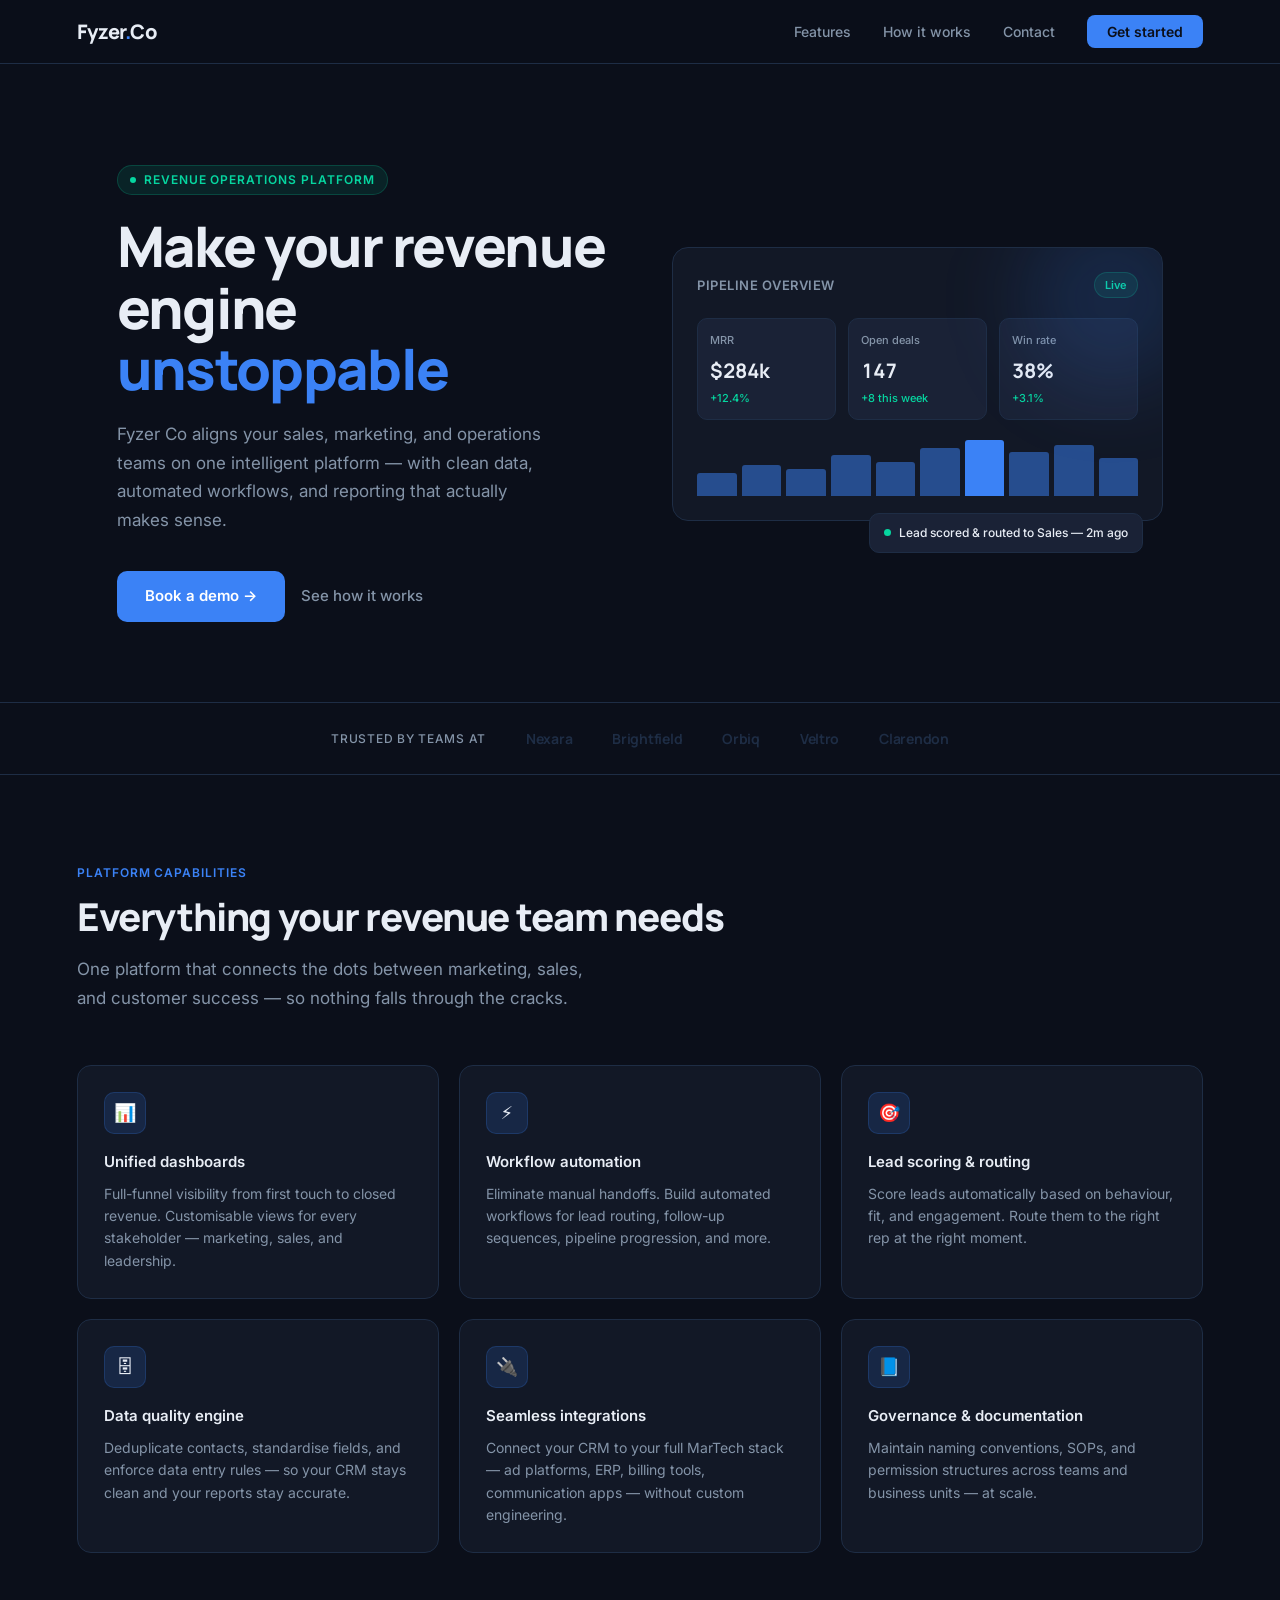
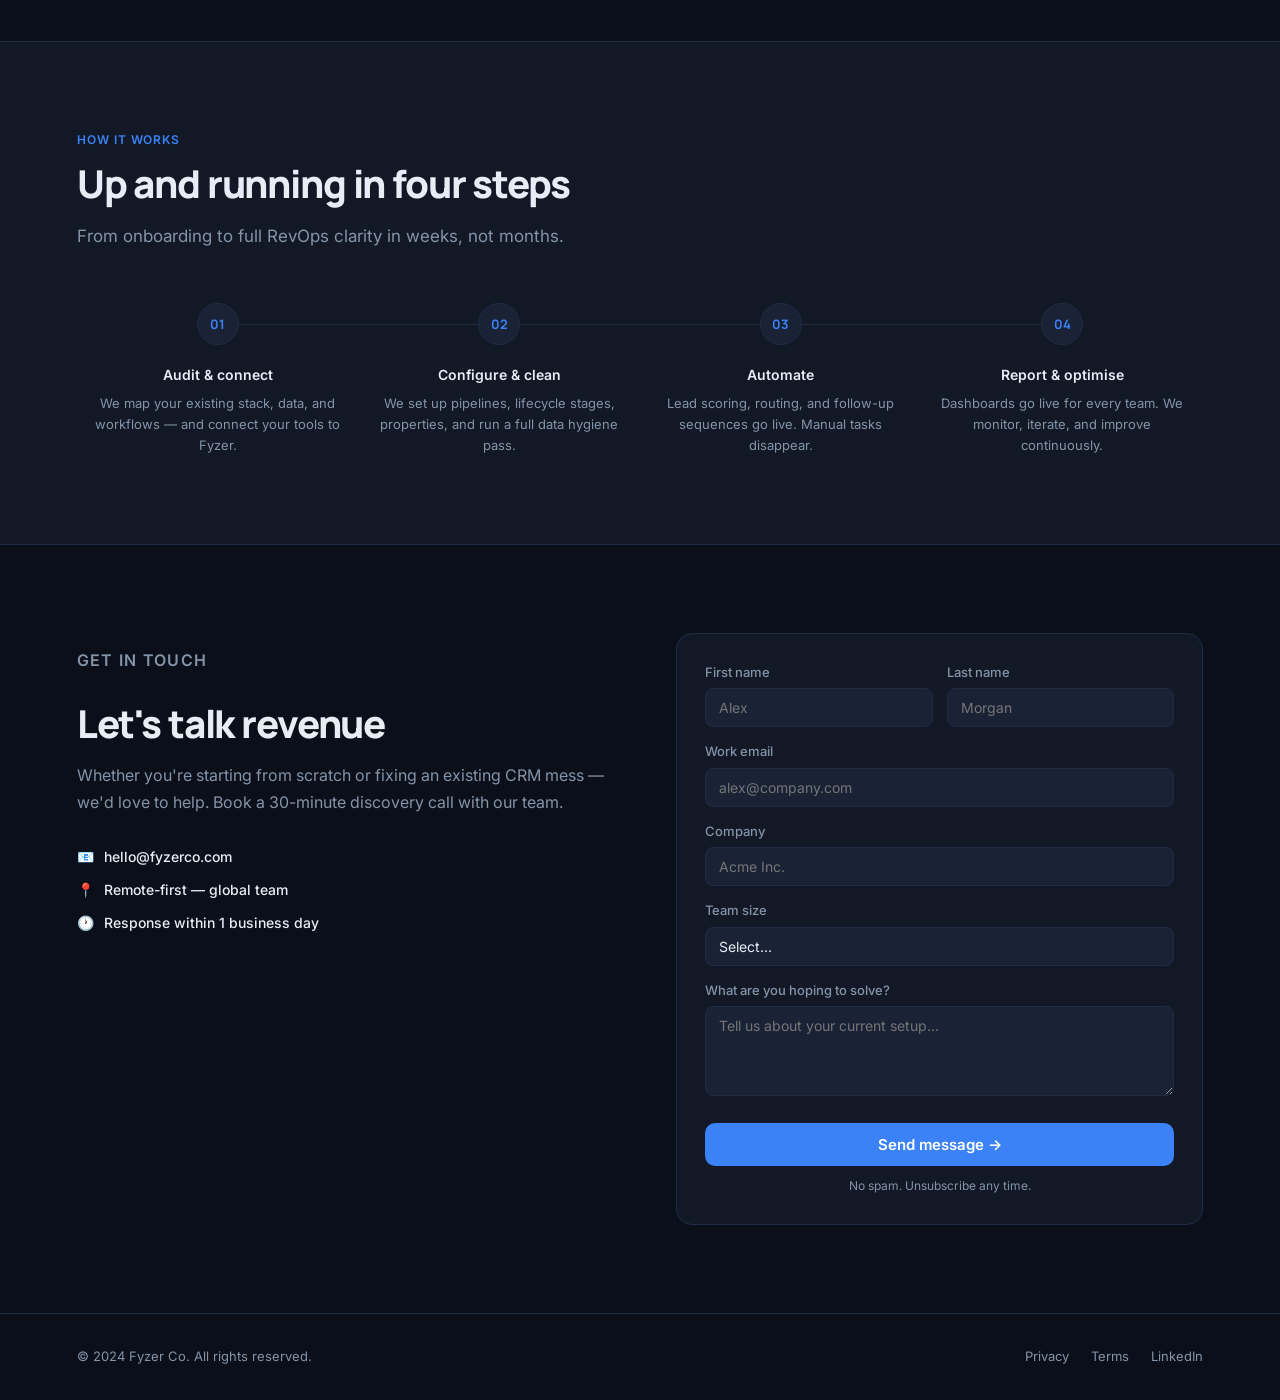
==== index.html @ e72b62c2 "Add files via upload" ====
<!DOCTYPE html>
<html lang="en">
<head>
  <meta charset="UTF-8">
  <meta name="viewport" content="width=device-width, initial-scale=1.0, viewport-fit=cover">
  <title>Fyzer Co — Revenue Operations, Simplified</title>
  <meta name="description" content="Fyzer Co helps B2B teams align sales, marketing, and operations on one intelligent platform. Clean data. Smarter pipelines. Faster revenue.">
  <link rel="preconnect" href="https://fonts.googleapis.com">
  <link rel="stylesheet" href="https://fonts.googleapis.com/css2?family=Inter:wght@400;500;600&family=Manrope:wght@700;800&display=swap">
  <style>
    :root {
      --bg: #0b0f1a;
      --surface: #121826;
      --surface2: #1a2236;
      --border: #1e2d45;
      --text: #e8edf5;
      --muted: #8494a8;
      --accent: #3b82f6;
      --accent-glow: rgba(59,130,246,0.15);
      --accent2: #06d6a0;
      --hf: 'Manrope', sans-serif;
      --bf: 'Inter', system-ui, sans-serif;
    }
    *,*::before,*::after{box-sizing:border-box;margin:0;padding:0}
    html{scroll-behavior:smooth}
    body{background:var(--bg);color:var(--text);font-family:var(--bf);font-size:16px;line-height:1.65;-webkit-font-smoothing:antialiased}
    a{color:inherit;text-decoration:none}

    nav{position:sticky;top:0;z-index:100;display:flex;align-items:center;justify-content:space-between;padding:0 6vw;height:64px;background:rgba(11,15,26,0.9);backdrop-filter:blur(12px);border-bottom:1px solid var(--border)}
    .logo{font-family:var(--hf);font-size:20px;font-weight:800;letter-spacing:-0.02em}
    .logo span{color:var(--accent)}
    .nav-links{display:flex;align-items:center;gap:32px;list-style:none}
    .nav-links a{font-size:14px;font-weight:500;color:var(--muted);transition:color 0.15s}
    .nav-links a:hover{color:var(--text)}
    .nav-cta{color:#0b0f1a!important;background:var(--accent);padding:8px 20px;border-radius:8px;font-weight:600!important}

    .hero{padding:100px 6vw 80px;max-width:1200px;margin:0 auto;display:grid;grid-template-columns:1fr 1fr;gap:64px;align-items:center}
    .eyebrow-pill{display:inline-flex;align-items:center;gap:8px;font-size:12px;font-weight:600;letter-spacing:0.08em;text-transform:uppercase;color:var(--accent2);background:rgba(6,214,160,0.1);border:1px solid rgba(6,214,160,0.2);padding:4px 12px;border-radius:99px;margin-bottom:20px}
    .eyebrow-pill::before{content:'';width:6px;height:6px;border-radius:50%;background:var(--accent2)}
    h1{font-family:var(--hf);font-size:clamp(36px,4.5vw,56px);font-weight:800;line-height:1.1;letter-spacing:-0.03em;margin-bottom:20px}
    h1 em{font-style:normal;color:var(--accent)}
    .hero p{font-size:17px;color:var(--muted);max-width:440px;margin-bottom:36px;line-height:1.7}
    .hero-actions{display:flex;align-items:center;gap:16px;flex-wrap:wrap}
    .btn-primary{display:inline-flex;align-items:center;gap:8px;font-size:15px;font-weight:600;color:#fff;background:var(--accent);padding:13px 28px;border-radius:10px;border:none;cursor:pointer;font-family:var(--bf);transition:opacity 0.15s}
    .btn-primary:hover{opacity:0.88}
    .btn-ghost{font-size:15px;font-weight:500;color:var(--muted);transition:color 0.15s}
    .btn-ghost:hover{color:var(--text)}

    .dashboard-card{background:var(--surface);border:1px solid var(--border);border-radius:16px;padding:24px;position:relative;overflow:hidden}
    .dashboard-card::before{content:'';position:absolute;top:-40px;right:-40px;width:180px;height:180px;background:var(--accent-glow);border-radius:50%;filter:blur(40px)}
    .dc-header{display:flex;align-items:center;justify-content:space-between;margin-bottom:20px}
    .dc-title{font-size:13px;font-weight:600;color:var(--muted);letter-spacing:0.04em;text-transform:uppercase}
    .dc-badge{font-size:11px;font-weight:600;color:var(--accent2);background:rgba(6,214,160,0.1);border:1px solid rgba(6,214,160,0.2);padding:3px 10px;border-radius:99px}
    .dc-metrics{display:grid;grid-template-columns:1fr 1fr 1fr;gap:12px;margin-bottom:20px}
    .metric-tile{background:var(--surface2);border:1px solid var(--border);border-radius:10px;padding:12px}
    .metric-label{font-size:11px;color:var(--muted);margin-bottom:4px;font-weight:500}
    .metric-value{font-size:20px;font-weight:700;font-family:var(--hf);font-variant-numeric:tabular-nums}
    .metric-change{font-size:11px;color:var(--accent2);font-weight:500;margin-top:2px}
    .dc-bars{display:flex;align-items:flex-end;gap:5px;height:56px}
    .bar{flex:1;border-radius:3px 3px 0 0;background:var(--accent);opacity:0.5;min-width:0}
    .bar.hi{opacity:1}
    .floating-pill{position:absolute;bottom:-14px;right:20px;background:var(--surface2);border:1px solid var(--border);border-radius:10px;padding:9px 14px;display:flex;align-items:center;gap:8px;font-size:12px;font-weight:500;white-space:nowrap}
    .pill-dot{width:7px;height:7px;border-radius:50%;background:var(--accent2);flex-shrink:0}

    .logos-strip{border-top:1px solid var(--border);border-bottom:1px solid var(--border);padding:24px 6vw;display:flex;align-items:center;justify-content:center;gap:40px;flex-wrap:wrap}
    .logos-label{font-size:12px;font-weight:500;color:var(--muted);letter-spacing:0.06em;text-transform:uppercase}
    .fake-logo{font-size:14px;font-weight:700;font-family:var(--hf);color:var(--border);letter-spacing:-0.02em}

    section{padding:88px 6vw}
    .section-inner{max-width:1200px;margin:0 auto}
    .eyebrow{font-size:12px;font-weight:600;letter-spacing:0.08em;text-transform:uppercase;color:var(--accent);margin-bottom:12px}
    .section-heading{font-family:var(--hf);font-size:clamp(26px,3vw,40px);font-weight:800;letter-spacing:-0.03em;line-height:1.15;margin-bottom:16px}
    .section-sub{font-size:17px;color:var(--muted);max-width:520px;line-height:1.7}

    .features-grid{display:grid;grid-template-columns:repeat(3,1fr);gap:20px;margin-top:52px}
    .feature-card{background:var(--surface);border:1px solid var(--border);border-radius:14px;padding:26px;transition:border-color 0.2s,transform 0.2s}
    .feature-card:hover{border-color:var(--accent);transform:translateY(-2px)}
    .feature-icon{width:42px;height:42px;border-radius:10px;background:var(--accent-glow);border:1px solid rgba(59,130,246,0.2);display:flex;align-items:center;justify-content:center;font-size:18px;margin-bottom:16px}
    .feature-title{font-size:15px;font-weight:600;margin-bottom:8px}
    .feature-desc{font-size:14px;color:var(--muted);line-height:1.6}

    #how-it-works{background:var(--surface);border-top:1px solid var(--border);border-bottom:1px solid var(--border)}
    .steps{display:grid;grid-template-columns:repeat(4,1fr);gap:0;margin-top:52px;position:relative}
    .steps::before{content:'';position:absolute;top:21px;left:calc(12.5% + 10px);right:calc(12.5% + 10px);height:1px;background:var(--border)}
    .step{display:flex;flex-direction:column;align-items:center;text-align:center;padding:0 14px}
    .step-num{width:42px;height:42px;border-radius:50%;background:var(--surface2);border:1px solid var(--border);display:flex;align-items:center;justify-content:center;font-size:13px;font-weight:700;color:var(--accent);font-family:var(--hf);position:relative;z-index:1;margin-bottom:18px}
    .step-title{font-size:14px;font-weight:600;margin-bottom:7px}
    .step-desc{font-size:13px;color:var(--muted);line-height:1.6}

    #contact{background:var(--bg)}
    .contact-grid{display:grid;grid-template-columns:1fr 1fr;gap:72px;align-items:start}
    .contact-info p{color:var(--muted);font-size:16px;margin-top:14px;margin-bottom:28px;line-height:1.7}
    .contact-detail{display:flex;align-items:center;gap:10px;font-size:14px;color:var(--muted);margin-bottom:10px}
    .contact-detail strong{color:var(--text);font-weight:500}
    .contact-form{background:var(--surface);border:1px solid var(--border);border-radius:16px;padding:28px}
    .form-row{display:grid;grid-template-columns:1fr 1fr;gap:14px}
    .field{margin-bottom:14px}
    .field label{display:block;font-size:13px;font-weight:500;color:var(--muted);margin-bottom:5px}
    .field input,.field select,.field textarea{width:100%;background:var(--surface2);border:1px solid var(--border);border-radius:8px;padding:10px 13px;font-size:14px;color:var(--text);font-family:var(--bf);outline:none;transition:border-color 0.15s;-webkit-appearance:none}
    .field input:focus,.field select:focus,.field textarea:focus{border-color:var(--accent)}
    .field textarea{resize:vertical;min-height:90px}
    .field select option{background:var(--surface2)}
    .form-submit{width:100%;padding:12px;font-size:15px;font-weight:600;color:#fff;background:var(--accent);border:none;border-radius:10px;cursor:pointer;font-family:var(--bf);transition:opacity 0.15s;margin-top:6px}
    .form-submit:hover{opacity:0.88}
    .form-note{font-size:12px;color:var(--muted);text-align:center;margin-top:10px}
    .form-success{display:none;text-align:center;padding:24px;color:var(--accent2);font-size:15px;font-weight:500}

    footer{border-top:1px solid var(--border);padding:32px 6vw;display:flex;align-items:center;justify-content:space-between;flex-wrap:wrap;gap:14px}
    .footer-copy{font-size:13px;color:var(--muted)}
    .footer-links{display:flex;gap:22px}
    .footer-links a{font-size:13px;color:var(--muted);transition:color 0.15s}
    .footer-links a:hover{color:var(--text)}

    @media(max-width:900px){
      .hero{grid-template-columns:1fr;gap:40px;padding-top:60px}
      .hero-visual{display:none}
      .features-grid{grid-template-columns:1fr}
      .steps{grid-template-columns:1fr 1fr}
      .steps::before{display:none}
      .contact-grid{grid-template-columns:1fr;gap:36px}
      .nav-links{display:none}
    }
    @media(max-width:600px){
      nav{padding:0 16px}
      section{padding:60px 16px}
      .hero{padding:60px 16px 48px}
      .logos-strip{padding:18px 16px;gap:20px}
      .form-row{grid-template-columns:1fr}
      .steps{grid-template-columns:1fr}
      footer{padding:24px 16px;flex-direction:column;align-items:flex-start}
    }
  </style>
</head>
<body>

<nav>
  <a href="#" class="logo">Fyzer<span>.</span>Co</a>
  <ul class="nav-links">
    <li><a href="#features">Features</a></li>
    <li><a href="#how-it-works">How it works</a></li>
    <li><a href="#contact">Contact</a></li>
    <li><a href="#contact" class="nav-cta">Get started</a></li>
  </ul>
</nav>

<div style="max-width:1200px;margin:0 auto">
  <div class="hero">
    <div>
      <div class="eyebrow-pill">Revenue Operations Platform</div>
      <h1>Make your revenue engine <em>unstoppable</em></h1>
      <p>Fyzer Co aligns your sales, marketing, and operations teams on one intelligent platform — with clean data, automated workflows, and reporting that actually makes sense.</p>
      <div class="hero-actions">
        <a href="#contact" class="btn-primary">Book a demo &rarr;</a>
        <a href="#features" class="btn-ghost">See how it works</a>
      </div>
    </div>
    <div class="hero-visual" style="position:relative;padding-bottom:18px">
      <div class="dashboard-card">
        <div class="dc-header">
          <span class="dc-title">Pipeline overview</span>
          <span class="dc-badge">Live</span>
        </div>
        <div class="dc-metrics">
          <div class="metric-tile"><div class="metric-label">MRR</div><div class="metric-value">$284k</div><div class="metric-change">+12.4%</div></div>
          <div class="metric-tile"><div class="metric-label">Open deals</div><div class="metric-value">147</div><div class="metric-change">+8 this week</div></div>
          <div class="metric-tile"><div class="metric-label">Win rate</div><div class="metric-value">38%</div><div class="metric-change">+3.1%</div></div>
        </div>
        <div class="dc-bars">
          <div class="bar" style="height:40%"></div>
          <div class="bar" style="height:55%"></div>
          <div class="bar" style="height:48%"></div>
          <div class="bar" style="height:72%"></div>
          <div class="bar" style="height:60%"></div>
          <div class="bar" style="height:85%"></div>
          <div class="bar hi" style="height:100%"></div>
          <div class="bar" style="height:78%"></div>
          <div class="bar" style="height:90%"></div>
          <div class="bar" style="height:68%"></div>
        </div>
      </div>
      <div class="floating-pill">
        <div class="pill-dot"></div>
        Lead scored &amp; routed to Sales &mdash; 2m ago
      </div>
    </div>
  </div>
</div>

<div class="logos-strip">
  <span class="logos-label">Trusted by teams at</span>
  <span class="fake-logo">Nexara</span>
  <span class="fake-logo">Brightfield</span>
  <span class="fake-logo">Orbiq</span>
  <span class="fake-logo">Veltro</span>
  <span class="fake-logo">Clarendon</span>
</div>

<section id="features">
  <div class="section-inner">
    <p class="eyebrow">Platform capabilities</p>
    <h2 class="section-heading">Everything your revenue team needs</h2>
    <p class="section-sub">One platform that connects the dots between marketing, sales, and customer success — so nothing falls through the cracks.</p>
    <div class="features-grid">
      <div class="feature-card"><div class="feature-icon">📊</div><div class="feature-title">Unified dashboards</div><div class="feature-desc">Full-funnel visibility from first touch to closed revenue. Customisable views for every stakeholder — marketing, sales, and leadership.</div></div>
      <div class="feature-card"><div class="feature-icon">⚡</div><div class="feature-title">Workflow automation</div><div class="feature-desc">Eliminate manual handoffs. Build automated workflows for lead routing, follow-up sequences, pipeline progression, and more.</div></div>
      <div class="feature-card"><div class="feature-icon">🎯</div><div class="feature-title">Lead scoring &amp; routing</div><div class="feature-desc">Score leads automatically based on behaviour, fit, and engagement. Route them to the right rep at the right moment.</div></div>
      <div class="feature-card"><div class="feature-icon">🗄</div><div class="feature-title">Data quality engine</div><div class="feature-desc">Deduplicate contacts, standardise fields, and enforce data entry rules — so your CRM stays clean and your reports stay accurate.</div></div>
      <div class="feature-card"><div class="feature-icon">🔌</div><div class="feature-title">Seamless integrations</div><div class="feature-desc">Connect your CRM to your full MarTech stack — ad platforms, ERP, billing tools, communication apps — without custom engineering.</div></div>
      <div class="feature-card"><div class="feature-icon">📘</div><div class="feature-title">Governance &amp; documentation</div><div class="feature-desc">Maintain naming conventions, SOPs, and permission structures across teams and business units — at scale.</div></div>
    </div>
  </div>
</section>

<section id="how-it-works">
  <div class="section-inner">
    <p class="eyebrow">How it works</p>
    <h2 class="section-heading">Up and running in four steps</h2>
    <p class="section-sub">From onboarding to full RevOps clarity in weeks, not months.</p>
    <div class="steps">
      <div class="step"><div class="step-num">01</div><div class="step-title">Audit &amp; connect</div><div class="step-desc">We map your existing stack, data, and workflows — and connect your tools to Fyzer.</div></div>
      <div class="step"><div class="step-num">02</div><div class="step-title">Configure &amp; clean</div><div class="step-desc">We set up pipelines, lifecycle stages, properties, and run a full data hygiene pass.</div></div>
      <div class="step"><div class="step-num">03</div><div class="step-title">Automate</div><div class="step-desc">Lead scoring, routing, and follow-up sequences go live. Manual tasks disappear.</div></div>
      <div class="step"><div class="step-num">04</div><div class="step-title">Report &amp; optimise</div><div class="step-desc">Dashboards go live for every team. We monitor, iterate, and improve continuously.</div></div>
    </div>
  </div>
</section>

<section id="contact">
  <div class="section-inner">
    <div class="contact-grid">
      <div class="contact-info">
        <p class="eyebrow">Get in touch</p>
        <h2 class="section-heading">Let's talk revenue</h2>
        <p>Whether you're starting from scratch or fixing an existing CRM mess — we'd love to help. Book a 30-minute discovery call with our team.</p>
        <div class="contact-detail"><span>📧</span><span><strong>hello@fyzerco.com</strong></span></div>
        <div class="contact-detail"><span>📍</span><span><strong>Remote-first — global team</strong></span></div>
        <div class="contact-detail"><span>🕐</span><span><strong>Response within 1 business day</strong></span></div>
      </div>
      <div class="contact-form">
        <div id="form-wrap">
          <div class="form-row">
            <div class="field"><label for="fname">First name</label><input type="text" id="fname" placeholder="Alex"></div>
            <div class="field"><label for="lname">Last name</label><input type="text" id="lname" placeholder="Morgan"></div>
          </div>
          <div class="field"><label for="email">Work email</label><input type="email" id="email" placeholder="alex@company.com"></div>
          <div class="field"><label for="company">Company</label><input type="text" id="company" placeholder="Acme Inc."></div>
          <div class="field">
            <label for="team-size">Team size</label>
            <select id="team-size"><option value="">Select...</option><option>1–10</option><option>11–50</option><option>51–200</option><option>200+</option></select>
          </div>
          <div class="field"><label for="message">What are you hoping to solve?</label><textarea id="message" placeholder="Tell us about your current setup..."></textarea></div>
          <button class="form-submit" onclick="handleSubmit(event)">Send message &rarr;</button>
          <p class="form-note">No spam. Unsubscribe any time.</p>
        </div>
        <div class="form-success" id="form-success">✅ &nbsp;Message received — we'll be in touch within 1 business day.</div>
      </div>
    </div>
  </div>
</section>

<footer>
  <span class="footer-copy">&copy; 2024 Fyzer Co. All rights reserved.</span>
  <div class="footer-links"><a href="#">Privacy</a><a href="#">Terms</a><a href="#">LinkedIn</a></div>
</footer>

<script>
function handleSubmit(e) {
  e.preventDefault();
  var email = document.getElementById('email').value.trim();
  if (!email) { document.getElementById('email').focus(); return; }
  document.getElementById('form-wrap').style.display = 'none';
  document.getElementById('form-success').style.display = 'block';
}
</script>
</body>
</html>
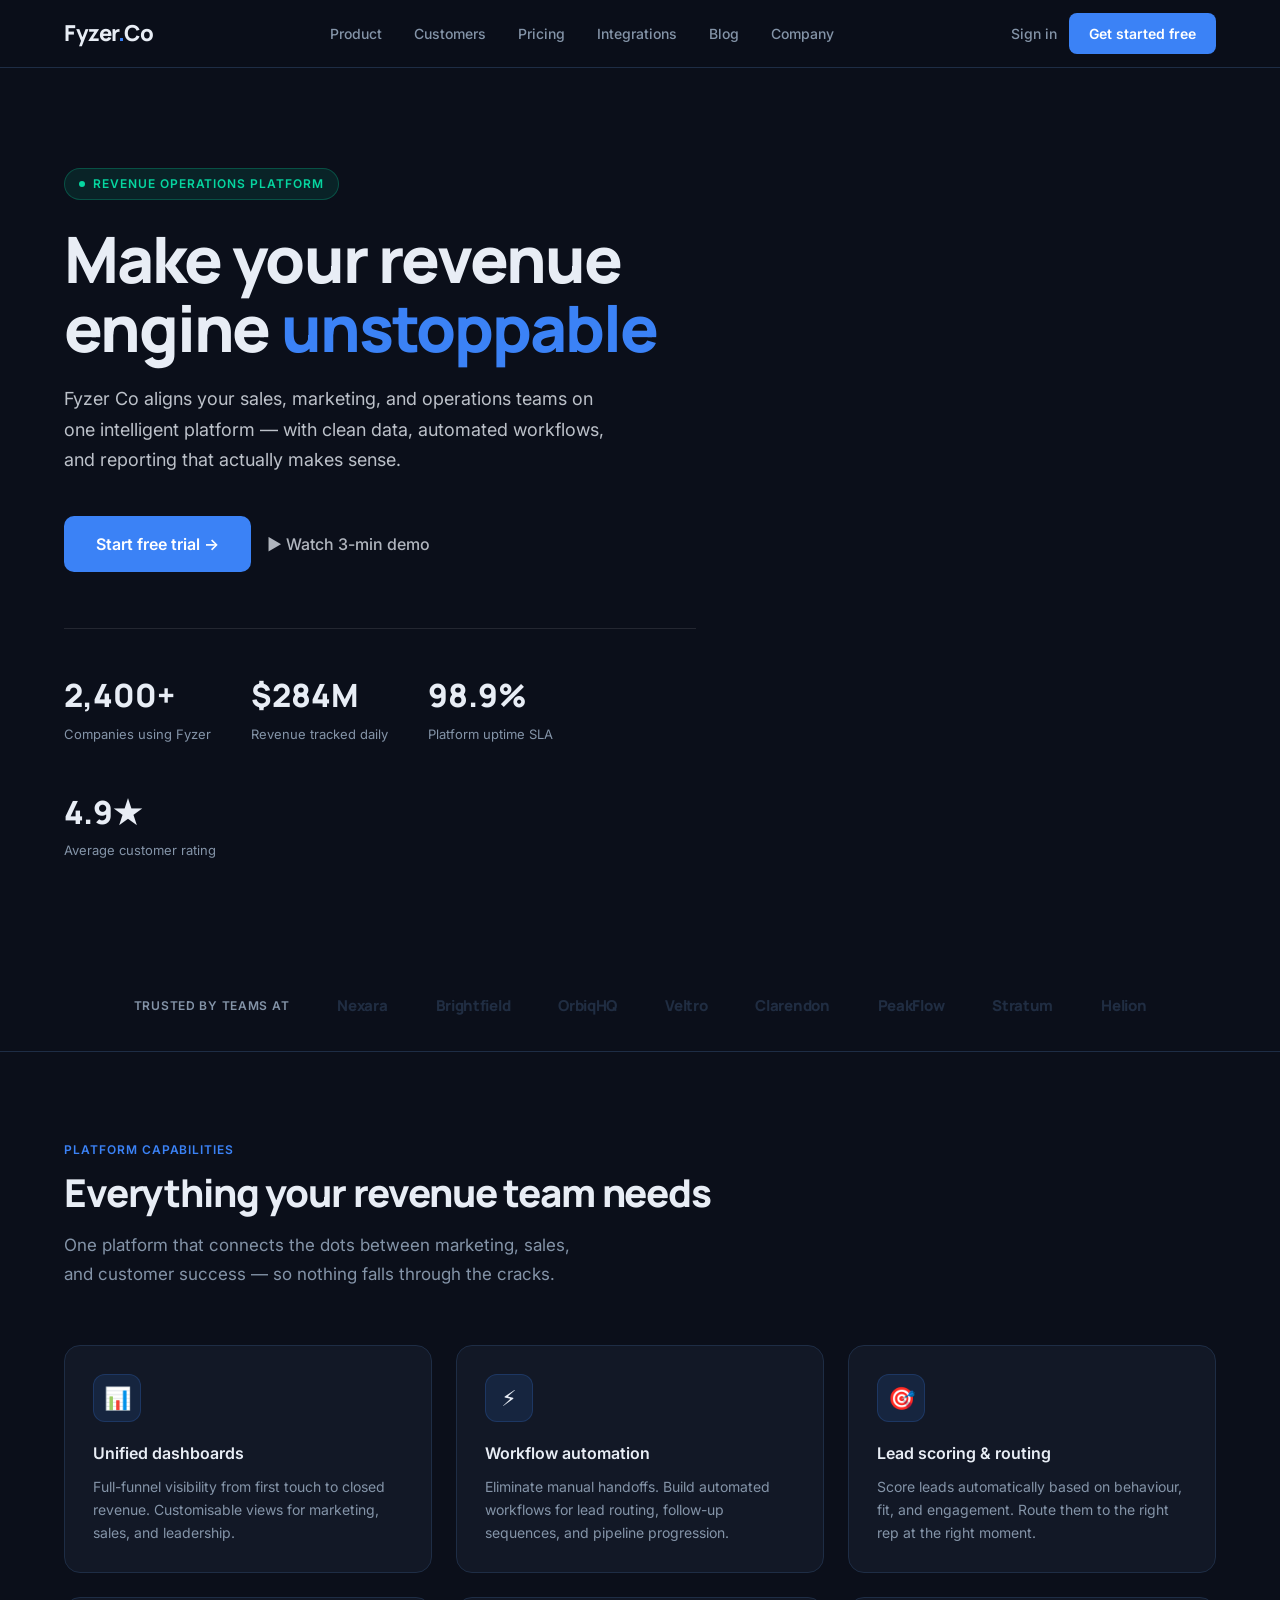
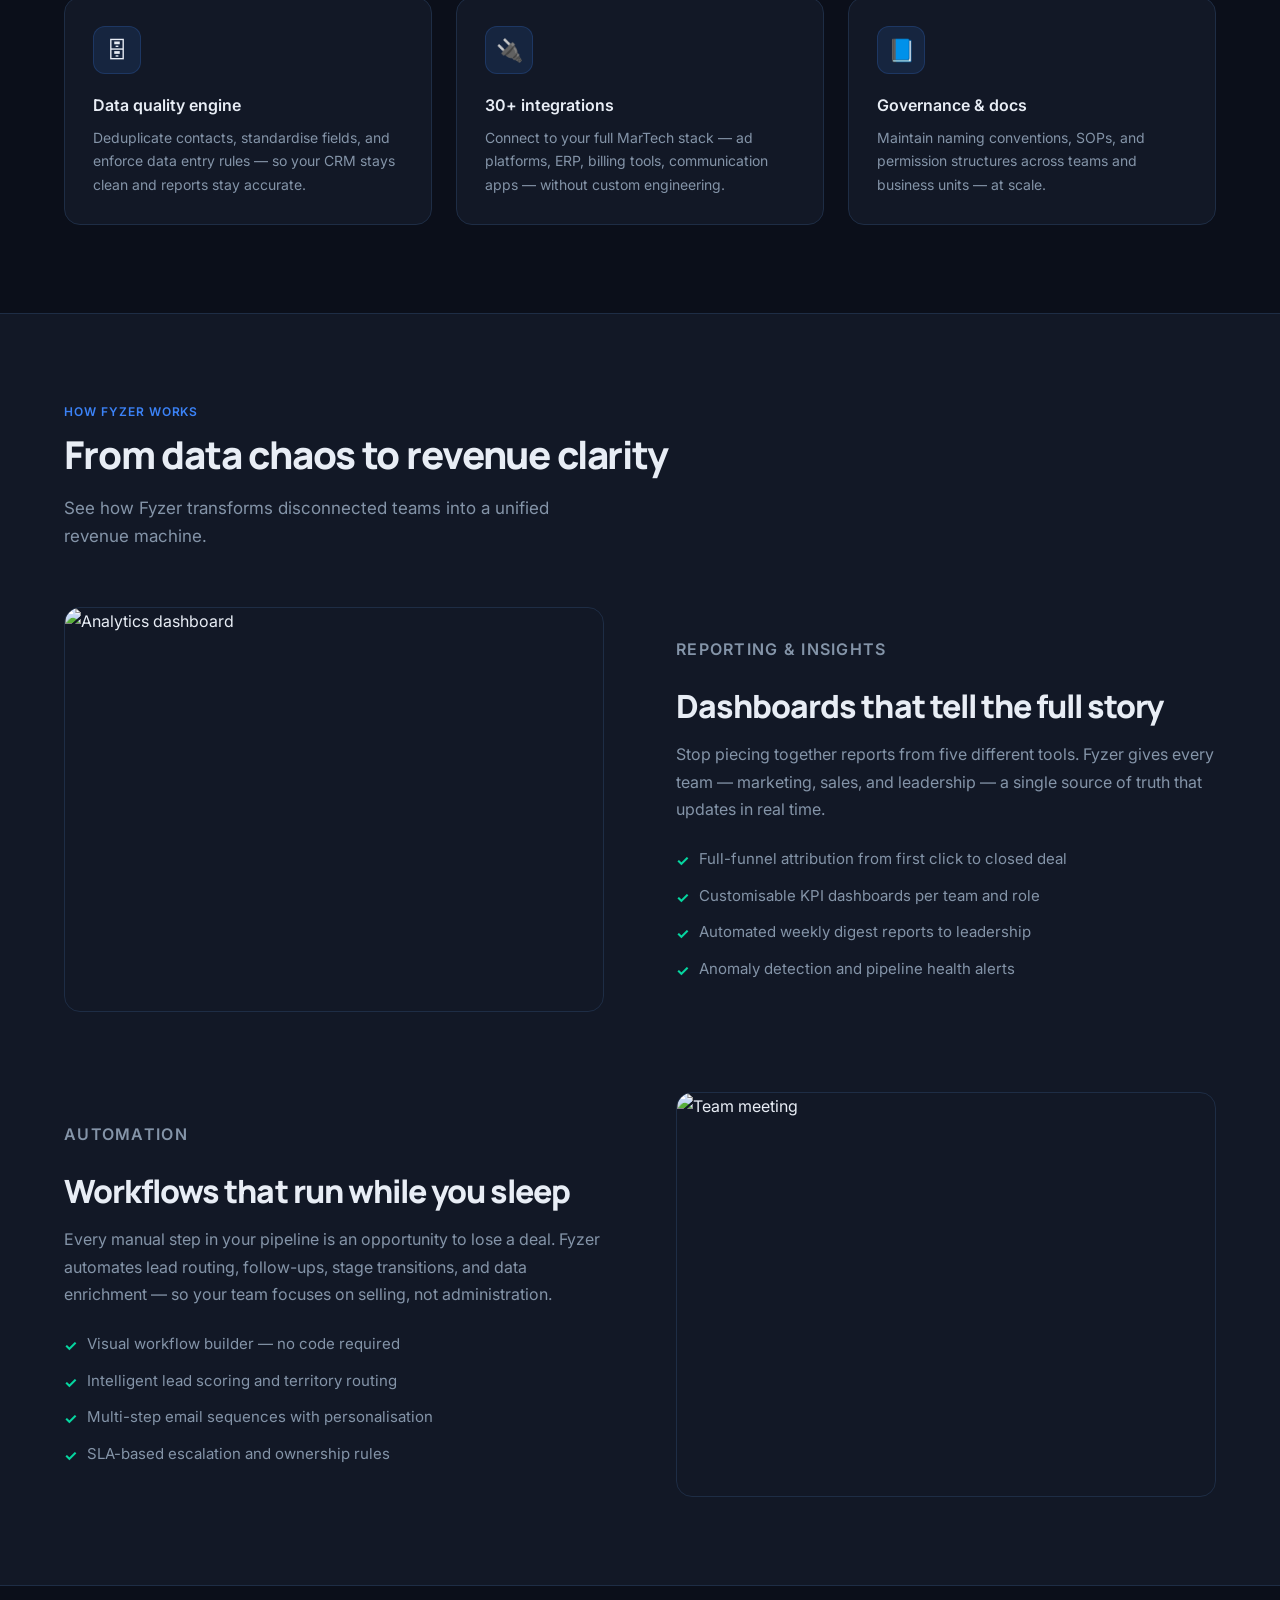
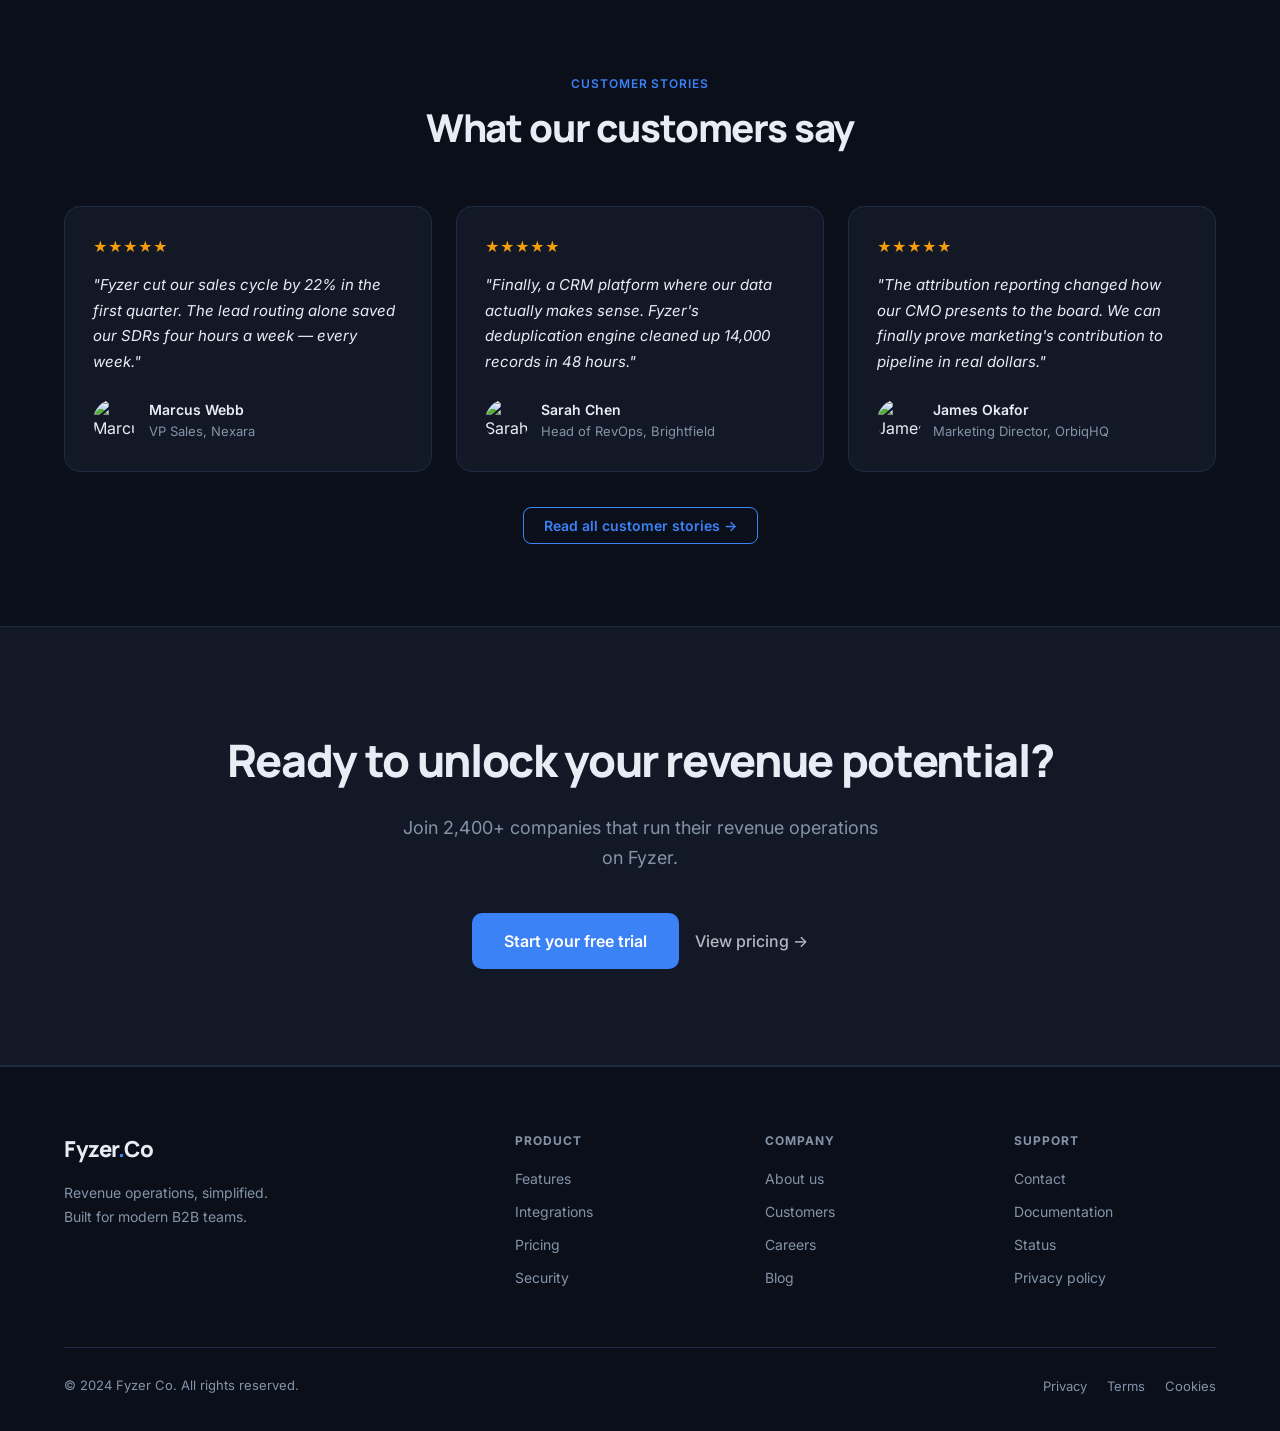
==== commit ff18b9e4: "Add files via upload" ====
--- a/index.html
+++ b/index.html
@@ -1,276 +1,178 @@
 <!DOCTYPE html>
 <html lang="en">
 <head>
-  <meta charset="UTF-8">
-  <meta name="viewport" content="width=device-width, initial-scale=1.0, viewport-fit=cover">
-  <title>Fyzer Co — Revenue Operations, Simplified</title>
-  <meta name="description" content="Fyzer Co helps B2B teams align sales, marketing, and operations on one intelligent platform. Clean data. Smarter pipelines. Faster revenue.">
-  <link rel="preconnect" href="https://fonts.googleapis.com">
-  <link rel="stylesheet" href="https://fonts.googleapis.com/css2?family=Inter:wght@400;500;600&family=Manrope:wght@700;800&display=swap">
-  <style>
-    :root {
-      --bg: #0b0f1a;
-      --surface: #121826;
-      --surface2: #1a2236;
-      --border: #1e2d45;
-      --text: #e8edf5;
-      --muted: #8494a8;
-      --accent: #3b82f6;
-      --accent-glow: rgba(59,130,246,0.15);
-      --accent2: #06d6a0;
-      --hf: 'Manrope', sans-serif;
-      --bf: 'Inter', system-ui, sans-serif;
-    }
-    *,*::before,*::after{box-sizing:border-box;margin:0;padding:0}
-    html{scroll-behavior:smooth}
-    body{background:var(--bg);color:var(--text);font-family:var(--bf);font-size:16px;line-height:1.65;-webkit-font-smoothing:antialiased}
-    a{color:inherit;text-decoration:none}
-
-    nav{position:sticky;top:0;z-index:100;display:flex;align-items:center;justify-content:space-between;padding:0 6vw;height:64px;background:rgba(11,15,26,0.9);backdrop-filter:blur(12px);border-bottom:1px solid var(--border)}
-    .logo{font-family:var(--hf);font-size:20px;font-weight:800;letter-spacing:-0.02em}
-    .logo span{color:var(--accent)}
-    .nav-links{display:flex;align-items:center;gap:32px;list-style:none}
-    .nav-links a{font-size:14px;font-weight:500;color:var(--muted);transition:color 0.15s}
-    .nav-links a:hover{color:var(--text)}
-    .nav-cta{color:#0b0f1a!important;background:var(--accent);padding:8px 20px;border-radius:8px;font-weight:600!important}
-
-    .hero{padding:100px 6vw 80px;max-width:1200px;margin:0 auto;display:grid;grid-template-columns:1fr 1fr;gap:64px;align-items:center}
-    .eyebrow-pill{display:inline-flex;align-items:center;gap:8px;font-size:12px;font-weight:600;letter-spacing:0.08em;text-transform:uppercase;color:var(--accent2);background:rgba(6,214,160,0.1);border:1px solid rgba(6,214,160,0.2);padding:4px 12px;border-radius:99px;margin-bottom:20px}
-    .eyebrow-pill::before{content:'';width:6px;height:6px;border-radius:50%;background:var(--accent2)}
-    h1{font-family:var(--hf);font-size:clamp(36px,4.5vw,56px);font-weight:800;line-height:1.1;letter-spacing:-0.03em;margin-bottom:20px}
-    h1 em{font-style:normal;color:var(--accent)}
-    .hero p{font-size:17px;color:var(--muted);max-width:440px;margin-bottom:36px;line-height:1.7}
-    .hero-actions{display:flex;align-items:center;gap:16px;flex-wrap:wrap}
-    .btn-primary{display:inline-flex;align-items:center;gap:8px;font-size:15px;font-weight:600;color:#fff;background:var(--accent);padding:13px 28px;border-radius:10px;border:none;cursor:pointer;font-family:var(--bf);transition:opacity 0.15s}
-    .btn-primary:hover{opacity:0.88}
-    .btn-ghost{font-size:15px;font-weight:500;color:var(--muted);transition:color 0.15s}
-    .btn-ghost:hover{color:var(--text)}
-
-    .dashboard-card{background:var(--surface);border:1px solid var(--border);border-radius:16px;padding:24px;position:relative;overflow:hidden}
-    .dashboard-card::before{content:'';position:absolute;top:-40px;right:-40px;width:180px;height:180px;background:var(--accent-glow);border-radius:50%;filter:blur(40px)}
-    .dc-header{display:flex;align-items:center;justify-content:space-between;margin-bottom:20px}
-    .dc-title{font-size:13px;font-weight:600;color:var(--muted);letter-spacing:0.04em;text-transform:uppercase}
-    .dc-badge{font-size:11px;font-weight:600;color:var(--accent2);background:rgba(6,214,160,0.1);border:1px solid rgba(6,214,160,0.2);padding:3px 10px;border-radius:99px}
-    .dc-metrics{display:grid;grid-template-columns:1fr 1fr 1fr;gap:12px;margin-bottom:20px}
-    .metric-tile{background:var(--surface2);border:1px solid var(--border);border-radius:10px;padding:12px}
-    .metric-label{font-size:11px;color:var(--muted);margin-bottom:4px;font-weight:500}
-    .metric-value{font-size:20px;font-weight:700;font-family:var(--hf);font-variant-numeric:tabular-nums}
-    .metric-change{font-size:11px;color:var(--accent2);font-weight:500;margin-top:2px}
-    .dc-bars{display:flex;align-items:flex-end;gap:5px;height:56px}
-    .bar{flex:1;border-radius:3px 3px 0 0;background:var(--accent);opacity:0.5;min-width:0}
-    .bar.hi{opacity:1}
-    .floating-pill{position:absolute;bottom:-14px;right:20px;background:var(--surface2);border:1px solid var(--border);border-radius:10px;padding:9px 14px;display:flex;align-items:center;gap:8px;font-size:12px;font-weight:500;white-space:nowrap}
-    .pill-dot{width:7px;height:7px;border-radius:50%;background:var(--accent2);flex-shrink:0}
-
-    .logos-strip{border-top:1px solid var(--border);border-bottom:1px solid var(--border);padding:24px 6vw;display:flex;align-items:center;justify-content:center;gap:40px;flex-wrap:wrap}
-    .logos-label{font-size:12px;font-weight:500;color:var(--muted);letter-spacing:0.06em;text-transform:uppercase}
-    .fake-logo{font-size:14px;font-weight:700;font-family:var(--hf);color:var(--border);letter-spacing:-0.02em}
-
-    section{padding:88px 6vw}
-    .section-inner{max-width:1200px;margin:0 auto}
-    .eyebrow{font-size:12px;font-weight:600;letter-spacing:0.08em;text-transform:uppercase;color:var(--accent);margin-bottom:12px}
-    .section-heading{font-family:var(--hf);font-size:clamp(26px,3vw,40px);font-weight:800;letter-spacing:-0.03em;line-height:1.15;margin-bottom:16px}
-    .section-sub{font-size:17px;color:var(--muted);max-width:520px;line-height:1.7}
-
-    .features-grid{display:grid;grid-template-columns:repeat(3,1fr);gap:20px;margin-top:52px}
-    .feature-card{background:var(--surface);border:1px solid var(--border);border-radius:14px;padding:26px;transition:border-color 0.2s,transform 0.2s}
-    .feature-card:hover{border-color:var(--accent);transform:translateY(-2px)}
-    .feature-icon{width:42px;height:42px;border-radius:10px;background:var(--accent-glow);border:1px solid rgba(59,130,246,0.2);display:flex;align-items:center;justify-content:center;font-size:18px;margin-bottom:16px}
-    .feature-title{font-size:15px;font-weight:600;margin-bottom:8px}
-    .feature-desc{font-size:14px;color:var(--muted);line-height:1.6}
-
-    #how-it-works{background:var(--surface);border-top:1px solid var(--border);border-bottom:1px solid var(--border)}
-    .steps{display:grid;grid-template-columns:repeat(4,1fr);gap:0;margin-top:52px;position:relative}
-    .steps::before{content:'';position:absolute;top:21px;left:calc(12.5% + 10px);right:calc(12.5% + 10px);height:1px;background:var(--border)}
-    .step{display:flex;flex-direction:column;align-items:center;text-align:center;padding:0 14px}
-    .step-num{width:42px;height:42px;border-radius:50%;background:var(--surface2);border:1px solid var(--border);display:flex;align-items:center;justify-content:center;font-size:13px;font-weight:700;color:var(--accent);font-family:var(--hf);position:relative;z-index:1;margin-bottom:18px}
-    .step-title{font-size:14px;font-weight:600;margin-bottom:7px}
-    .step-desc{font-size:13px;color:var(--muted);line-height:1.6}
-
-    #contact{background:var(--bg)}
-    .contact-grid{display:grid;grid-template-columns:1fr 1fr;gap:72px;align-items:start}
-    .contact-info p{color:var(--muted);font-size:16px;margin-top:14px;margin-bottom:28px;line-height:1.7}
-    .contact-detail{display:flex;align-items:center;gap:10px;font-size:14px;color:var(--muted);margin-bottom:10px}
-    .contact-detail strong{color:var(--text);font-weight:500}
-    .contact-form{background:var(--surface);border:1px solid var(--border);border-radius:16px;padding:28px}
-    .form-row{display:grid;grid-template-columns:1fr 1fr;gap:14px}
-    .field{margin-bottom:14px}
-    .field label{display:block;font-size:13px;font-weight:500;color:var(--muted);margin-bottom:5px}
-    .field input,.field select,.field textarea{width:100%;background:var(--surface2);border:1px solid var(--border);border-radius:8px;padding:10px 13px;font-size:14px;color:var(--text);font-family:var(--bf);outline:none;transition:border-color 0.15s;-webkit-appearance:none}
-    .field input:focus,.field select:focus,.field textarea:focus{border-color:var(--accent)}
-    .field textarea{resize:vertical;min-height:90px}
-    .field select option{background:var(--surface2)}
-    .form-submit{width:100%;padding:12px;font-size:15px;font-weight:600;color:#fff;background:var(--accent);border:none;border-radius:10px;cursor:pointer;font-family:var(--bf);transition:opacity 0.15s;margin-top:6px}
-    .form-submit:hover{opacity:0.88}
-    .form-note{font-size:12px;color:var(--muted);text-align:center;margin-top:10px}
-    .form-success{display:none;text-align:center;padding:24px;color:var(--accent2);font-size:15px;font-weight:500}
-
-    footer{border-top:1px solid var(--border);padding:32px 6vw;display:flex;align-items:center;justify-content:space-between;flex-wrap:wrap;gap:14px}
-    .footer-copy{font-size:13px;color:var(--muted)}
-    .footer-links{display:flex;gap:22px}
-    .footer-links a{font-size:13px;color:var(--muted);transition:color 0.15s}
-    .footer-links a:hover{color:var(--text)}
-
-    @media(max-width:900px){
-      .hero{grid-template-columns:1fr;gap:40px;padding-top:60px}
-      .hero-visual{display:none}
-      .features-grid{grid-template-columns:1fr}
-      .steps{grid-template-columns:1fr 1fr}
-      .steps::before{display:none}
-      .contact-grid{grid-template-columns:1fr;gap:36px}
-      .nav-links{display:none}
-    }
-    @media(max-width:600px){
-      nav{padding:0 16px}
-      section{padding:60px 16px}
-      .hero{padding:60px 16px 48px}
-      .logos-strip{padding:18px 16px;gap:20px}
-      .form-row{grid-template-columns:1fr}
-      .steps{grid-template-columns:1fr}
-      footer{padding:24px 16px;flex-direction:column;align-items:flex-start}
-    }
-  </style>
+<meta charset="UTF-8"><meta name="viewport" content="width=device-width,initial-scale=1.0">
+<title>Fyzer Co — Revenue Operations Platform</title>
+<link rel="preconnect" href="https://fonts.googleapis.com">
+<link rel="stylesheet" href="https://fonts.googleapis.com/css2?family=Inter:wght@400;500;600&family=Manrope:wght@700;800&display=swap">
+<link rel="stylesheet" href="styles.css">
 </head>
 <body>
-
 <nav>
-  <a href="#" class="logo">Fyzer<span>.</span>Co</a>
-  <ul class="nav-links">
-    <li><a href="#features">Features</a></li>
-    <li><a href="#how-it-works">How it works</a></li>
-    <li><a href="#contact">Contact</a></li>
-    <li><a href="#contact" class="nav-cta">Get started</a></li>
-  </ul>
+  <a href="index.html" class="logo">Fyzer<span class="dot">.</span>Co</a>
+  <div class="nav-center">
+    <a href="product.html">Product</a>
+    <a href="customers.html">Customers</a>
+    <a href="pricing.html">Pricing</a>
+    <a href="integrations.html">Integrations</a>
+    <a href="blog.html">Blog</a>
+    <a href="about.html">Company</a>
+  </div>
+  <div class="nav-right">
+    <a href="contact.html" class="btn-text">Sign in</a>
+    <a href="contact.html" class="btn-accent">Get started free</a>
+  </div>
 </nav>
 
-<div style="max-width:1200px;margin:0 auto">
-  <div class="hero">
-    <div>
-      <div class="eyebrow-pill">Revenue Operations Platform</div>
-      <h1>Make your revenue engine <em>unstoppable</em></h1>
-      <p>Fyzer Co aligns your sales, marketing, and operations teams on one intelligent platform — with clean data, automated workflows, and reporting that actually makes sense.</p>
-      <div class="hero-actions">
-        <a href="#contact" class="btn-primary">Book a demo &rarr;</a>
-        <a href="#features" class="btn-ghost">See how it works</a>
-      </div>
+<div class="hero">
+  <div class="hero-bg" style="background-image:url('https://images.unsplash.com/photo-1522071820081-009f0129c71c?w=1600&q=80&auto=format&fit=crop')"></div>
+  <div class="hero-overlay"></div>
+  <div class="hero-content">
+    <div class="pill pill-green">Revenue Operations Platform</div>
+    <h1>Make your revenue engine <em>unstoppable</em></h1>
+    <p>Fyzer Co aligns your sales, marketing, and operations teams on one intelligent platform — with clean data, automated workflows, and reporting that actually makes sense.</p>
+    <div class="hero-actions">
+      <a href="contact.html" class="btn-lg">Start free trial &rarr;</a>
+      <a href="product.html" class="btn-lg-ghost">&#9654; Watch 3-min demo</a>
     </div>
-    <div class="hero-visual" style="position:relative;padding-bottom:18px">
-      <div class="dashboard-card">
-        <div class="dc-header">
-          <span class="dc-title">Pipeline overview</span>
-          <span class="dc-badge">Live</span>
-        </div>
-        <div class="dc-metrics">
-          <div class="metric-tile"><div class="metric-label">MRR</div><div class="metric-value">$284k</div><div class="metric-change">+12.4%</div></div>
-          <div class="metric-tile"><div class="metric-label">Open deals</div><div class="metric-value">147</div><div class="metric-change">+8 this week</div></div>
-          <div class="metric-tile"><div class="metric-label">Win rate</div><div class="metric-value">38%</div><div class="metric-change">+3.1%</div></div>
-        </div>
-        <div class="dc-bars">
-          <div class="bar" style="height:40%"></div>
-          <div class="bar" style="height:55%"></div>
-          <div class="bar" style="height:48%"></div>
-          <div class="bar" style="height:72%"></div>
-          <div class="bar" style="height:60%"></div>
-          <div class="bar" style="height:85%"></div>
-          <div class="bar hi" style="height:100%"></div>
-          <div class="bar" style="height:78%"></div>
-          <div class="bar" style="height:90%"></div>
-          <div class="bar" style="height:68%"></div>
-        </div>
-      </div>
-      <div class="floating-pill">
-        <div class="pill-dot"></div>
-        Lead scored &amp; routed to Sales &mdash; 2m ago
-      </div>
+    <div class="hero-stats">
+      <div class="hero-stat"><div class="num">2,400+</div><div class="lbl">Companies using Fyzer</div></div>
+      <div class="hero-stat"><div class="num">$284M</div><div class="lbl">Revenue tracked daily</div></div>
+      <div class="hero-stat"><div class="num">98.9%</div><div class="lbl">Platform uptime SLA</div></div>
+      <div class="hero-stat"><div class="num">4.9★</div><div class="lbl">Average customer rating</div></div>
     </div>
   </div>
 </div>
 
-<div class="logos-strip">
-  <span class="logos-label">Trusted by teams at</span>
-  <span class="fake-logo">Nexara</span>
-  <span class="fake-logo">Brightfield</span>
-  <span class="fake-logo">Orbiq</span>
-  <span class="fake-logo">Veltro</span>
-  <span class="fake-logo">Clarendon</span>
+<div class="logo-strip">
+  <div class="logo-strip-inner">
+    <span class="logo-strip-label">Trusted by teams at</span>
+    <span class="company-logo">Nexara</span>
+    <span class="company-logo">Brightfield</span>
+    <span class="company-logo">OrbiqHQ</span>
+    <span class="company-logo">Veltro</span>
+    <span class="company-logo">Clarendon</span>
+    <span class="company-logo">PeakFlow</span>
+    <span class="company-logo">Stratum</span>
+    <span class="company-logo">Helion</span>
+  </div>
 </div>
 
-<section id="features">
+<section>
   <div class="section-inner">
-    <p class="eyebrow">Platform capabilities</p>
-    <h2 class="section-heading">Everything your revenue team needs</h2>
-    <p class="section-sub">One platform that connects the dots between marketing, sales, and customer success — so nothing falls through the cracks.</p>
-    <div class="features-grid">
-      <div class="feature-card"><div class="feature-icon">📊</div><div class="feature-title">Unified dashboards</div><div class="feature-desc">Full-funnel visibility from first touch to closed revenue. Customisable views for every stakeholder — marketing, sales, and leadership.</div></div>
-      <div class="feature-card"><div class="feature-icon">⚡</div><div class="feature-title">Workflow automation</div><div class="feature-desc">Eliminate manual handoffs. Build automated workflows for lead routing, follow-up sequences, pipeline progression, and more.</div></div>
-      <div class="feature-card"><div class="feature-icon">🎯</div><div class="feature-title">Lead scoring &amp; routing</div><div class="feature-desc">Score leads automatically based on behaviour, fit, and engagement. Route them to the right rep at the right moment.</div></div>
-      <div class="feature-card"><div class="feature-icon">🗄</div><div class="feature-title">Data quality engine</div><div class="feature-desc">Deduplicate contacts, standardise fields, and enforce data entry rules — so your CRM stays clean and your reports stay accurate.</div></div>
-      <div class="feature-card"><div class="feature-icon">🔌</div><div class="feature-title">Seamless integrations</div><div class="feature-desc">Connect your CRM to your full MarTech stack — ad platforms, ERP, billing tools, communication apps — without custom engineering.</div></div>
-      <div class="feature-card"><div class="feature-icon">📘</div><div class="feature-title">Governance &amp; documentation</div><div class="feature-desc">Maintain naming conventions, SOPs, and permission structures across teams and business units — at scale.</div></div>
+    <div class="section-header">
+      <p class="eyebrow">Platform capabilities</p>
+      <h2 class="section-title">Everything your revenue team needs</h2>
+      <p class="section-sub">One platform that connects the dots between marketing, sales, and customer success — so nothing falls through the cracks.</p>
+    </div>
+    <div class="grid-3">
+      <div class="card"><div class="card-icon">📊</div><div class="card-title">Unified dashboards</div><div class="card-desc">Full-funnel visibility from first touch to closed revenue. Customisable views for marketing, sales, and leadership.</div></div>
+      <div class="card"><div class="card-icon">⚡</div><div class="card-title">Workflow automation</div><div class="card-desc">Eliminate manual handoffs. Build automated workflows for lead routing, follow-up sequences, and pipeline progression.</div></div>
+      <div class="card"><div class="card-icon">🎯</div><div class="card-title">Lead scoring & routing</div><div class="card-desc">Score leads automatically based on behaviour, fit, and engagement. Route them to the right rep at the right moment.</div></div>
+      <div class="card"><div class="card-icon">🗄</div><div class="card-title">Data quality engine</div><div class="card-desc">Deduplicate contacts, standardise fields, and enforce data entry rules — so your CRM stays clean and reports stay accurate.</div></div>
+      <div class="card"><div class="card-icon">🔌</div><div class="card-title">30+ integrations</div><div class="card-desc">Connect to your full MarTech stack — ad platforms, ERP, billing tools, communication apps — without custom engineering.</div></div>
+      <div class="card"><div class="card-icon">📘</div><div class="card-title">Governance & docs</div><div class="card-desc">Maintain naming conventions, SOPs, and permission structures across teams and business units — at scale.</div></div>
     </div>
   </div>
 </section>
 
-<section id="how-it-works">
+<section style="background:var(--surface);border-top:1px solid var(--border);border-bottom:1px solid var(--border)">
   <div class="section-inner">
-    <p class="eyebrow">How it works</p>
-    <h2 class="section-heading">Up and running in four steps</h2>
-    <p class="section-sub">From onboarding to full RevOps clarity in weeks, not months.</p>
-    <div class="steps">
-      <div class="step"><div class="step-num">01</div><div class="step-title">Audit &amp; connect</div><div class="step-desc">We map your existing stack, data, and workflows — and connect your tools to Fyzer.</div></div>
-      <div class="step"><div class="step-num">02</div><div class="step-title">Configure &amp; clean</div><div class="step-desc">We set up pipelines, lifecycle stages, properties, and run a full data hygiene pass.</div></div>
-      <div class="step"><div class="step-num">03</div><div class="step-title">Automate</div><div class="step-desc">Lead scoring, routing, and follow-up sequences go live. Manual tasks disappear.</div></div>
-      <div class="step"><div class="step-num">04</div><div class="step-title">Report &amp; optimise</div><div class="step-desc">Dashboards go live for every team. We monitor, iterate, and improve continuously.</div></div>
+    <div class="section-header">
+      <p class="eyebrow">How Fyzer works</p>
+      <h2 class="section-title">From data chaos to revenue clarity</h2>
+      <p class="section-sub">See how Fyzer transforms disconnected teams into a unified revenue machine.</p>
     </div>
-  </div>
-</section>
-
-<section id="contact">
-  <div class="section-inner">
-    <div class="contact-grid">
-      <div class="contact-info">
-        <p class="eyebrow">Get in touch</p>
-        <h2 class="section-heading">Let's talk revenue</h2>
-        <p>Whether you're starting from scratch or fixing an existing CRM mess — we'd love to help. Book a 30-minute discovery call with our team.</p>
-        <div class="contact-detail"><span>📧</span><span><strong>hello@fyzerco.com</strong></span></div>
-        <div class="contact-detail"><span>📍</span><span><strong>Remote-first — global team</strong></span></div>
-        <div class="contact-detail"><span>🕐</span><span><strong>Response within 1 business day</strong></span></div>
+    <div class="feature-split" style="margin-bottom:80px">
+      <div class="feature-img"><img src="https://images.unsplash.com/photo-1551288049-bebda4e38f71?w=800&q=80&auto=format&fit=crop" alt="Analytics dashboard" loading="lazy"></div>
+      <div class="feature-copy">
+        <p class="eyebrow">Reporting & insights</p>
+        <h3>Dashboards that tell the full story</h3>
+        <p>Stop piecing together reports from five different tools. Fyzer gives every team — marketing, sales, and leadership — a single source of truth that updates in real time.</p>
+        <ul class="feature-list">
+          <li>Full-funnel attribution from first click to closed deal</li>
+          <li>Customisable KPI dashboards per team and role</li>
+          <li>Automated weekly digest reports to leadership</li>
+          <li>Anomaly detection and pipeline health alerts</li>
+        </ul>
       </div>
-      <div class="contact-form">
-        <div id="form-wrap">
-          <div class="form-row">
-            <div class="field"><label for="fname">First name</label><input type="text" id="fname" placeholder="Alex"></div>
-            <div class="field"><label for="lname">Last name</label><input type="text" id="lname" placeholder="Morgan"></div>
-          </div>
-          <div class="field"><label for="email">Work email</label><input type="email" id="email" placeholder="alex@company.com"></div>
-          <div class="field"><label for="company">Company</label><input type="text" id="company" placeholder="Acme Inc."></div>
-          <div class="field">
-            <label for="team-size">Team size</label>
-            <select id="team-size"><option value="">Select...</option><option>1–10</option><option>11–50</option><option>51–200</option><option>200+</option></select>
-          </div>
-          <div class="field"><label for="message">What are you hoping to solve?</label><textarea id="message" placeholder="Tell us about your current setup..."></textarea></div>
-          <button class="form-submit" onclick="handleSubmit(event)">Send message &rarr;</button>
-          <p class="form-note">No spam. Unsubscribe any time.</p>
-        </div>
-        <div class="form-success" id="form-success">✅ &nbsp;Message received — we'll be in touch within 1 business day.</div>
+    </div>
+    <div class="feature-split reverse">
+      <div class="feature-img"><img src="https://images.unsplash.com/photo-1557804506-669a67965ba0?w=800&q=80&auto=format&fit=crop" alt="Team meeting" loading="lazy"></div>
+      <div class="feature-copy">
+        <p class="eyebrow">Automation</p>
+        <h3>Workflows that run while you sleep</h3>
+        <p>Every manual step in your pipeline is an opportunity to lose a deal. Fyzer automates lead routing, follow-ups, stage transitions, and data enrichment — so your team focuses on selling, not administration.</p>
+        <ul class="feature-list">
+          <li>Visual workflow builder — no code required</li>
+          <li>Intelligent lead scoring and territory routing</li>
+          <li>Multi-step email sequences with personalisation</li>
+          <li>SLA-based escalation and ownership rules</li>
+        </ul>
       </div>
     </div>
   </div>
 </section>
 
+<section>
+  <div class="section-inner">
+    <div class="section-header center">
+      <p class="eyebrow">Customer stories</p>
+      <h2 class="section-title">What our customers say</h2>
+    </div>
+    <div class="grid-3">
+      <div class="testimonial-card">
+        <div class="stars">★★★★★</div>
+        <p class="testimonial-text">"Fyzer cut our sales cycle by 22% in the first quarter. The lead routing alone saved our SDRs four hours a week — every week."</p>
+        <div class="testimonial-author">
+          <img class="testimonial-avatar" src="https://randomuser.me/api/portraits/men/32.jpg" alt="Marcus Webb">
+          <div><div class="testimonial-name">Marcus Webb</div><div class="testimonial-role">VP Sales, Nexara</div></div>
+        </div>
+      </div>
+      <div class="testimonial-card">
+        <div class="stars">★★★★★</div>
+        <p class="testimonial-text">"Finally, a CRM platform where our data actually makes sense. Fyzer's deduplication engine cleaned up 14,000 records in 48 hours."</p>
+        <div class="testimonial-author">
+          <img class="testimonial-avatar" src="https://randomuser.me/api/portraits/women/44.jpg" alt="Sarah Chen">
+          <div><div class="testimonial-name">Sarah Chen</div><div class="testimonial-role">Head of RevOps, Brightfield</div></div>
+        </div>
+      </div>
+      <div class="testimonial-card">
+        <div class="stars">★★★★★</div>
+        <p class="testimonial-text">"The attribution reporting changed how our CMO presents to the board. We can finally prove marketing's contribution to pipeline in real dollars."</p>
+        <div class="testimonial-author">
+          <img class="testimonial-avatar" src="https://randomuser.me/api/portraits/men/74.jpg" alt="James Okafor">
+          <div><div class="testimonial-name">James Okafor</div><div class="testimonial-role">Marketing Director, OrbiqHQ</div></div>
+        </div>
+      </div>
+    </div>
+    <div style="text-align:center;margin-top:40px"><a href="customers.html" class="btn-outline">Read all customer stories &rarr;</a></div>
+  </div>
+</section>
+
+<div class="cta-section">
+  <h2>Ready to unlock your revenue potential?</h2>
+  <p>Join 2,400+ companies that run their revenue operations on Fyzer.</p>
+  <div style="display:flex;gap:16px;justify-content:center;flex-wrap:wrap">
+    <a href="contact.html" class="btn-lg">Start your free trial</a>
+    <a href="pricing.html" class="btn-lg-ghost">View pricing &rarr;</a>
+  </div>
+</div>
+
 <footer>
-  <span class="footer-copy">&copy; 2024 Fyzer Co. All rights reserved.</span>
-  <div class="footer-links"><a href="#">Privacy</a><a href="#">Terms</a><a href="#">LinkedIn</a></div>
+  <div class="footer-inner">
+    <div class="footer-brand">
+      <a href="index.html" class="logo">Fyzer<span class="dot">.</span>Co</a>
+      <p>Revenue operations, simplified. Built for modern B2B teams.</p>
+    </div>
+    <div class="footer-col"><h4>Product</h4><a href="product.html">Features</a><a href="integrations.html">Integrations</a><a href="pricing.html">Pricing</a><a href="security.html">Security</a></div>
+    <div class="footer-col"><h4>Company</h4><a href="about.html">About us</a><a href="customers.html">Customers</a><a href="careers.html">Careers</a><a href="blog.html">Blog</a></div>
+    <div class="footer-col"><h4>Support</h4><a href="contact.html">Contact</a><a href="#">Documentation</a><a href="#">Status</a><a href="#">Privacy policy</a></div>
+  </div>
+  <div class="footer-bottom">
+    <span>&copy; 2024 Fyzer Co. All rights reserved.</span>
+    <div><a href="#">Privacy</a><a href="#">Terms</a><a href="#">Cookies</a></div>
+  </div>
 </footer>
-
-<script>
-function handleSubmit(e) {
-  e.preventDefault();
-  var email = document.getElementById('email').value.trim();
-  if (!email) { document.getElementById('email').focus(); return; }
-  document.getElementById('form-wrap').style.display = 'none';
-  document.getElementById('form-success').style.display = 'block';
-}
-</script>
 </body>
 </html>
--- a/styles.css
+++ b/styles.css
@@ -0,0 +1,239 @@
+:root{--bg:#0b0f1a;--surface:#121826;--surface2:#1a2236;--surface3:#202d42;--border:#1e2d45;--text:#e8edf5;--muted:#8494a8;--accent:#3b82f6;--accent-h:#2563eb;--accent2:#06d6a0;--red:#ef4444;--yellow:#f59e0b;--hf:'Manrope',sans-serif;--bf:'Inter',system-ui,sans-serif}
+*,*::before,*::after{box-sizing:border-box;margin:0;padding:0}
+html{scroll-behavior:smooth}
+body{background:var(--bg);color:var(--text);font-family:var(--bf);font-size:16px;line-height:1.65;-webkit-font-smoothing:antialiased}
+a{color:inherit;text-decoration:none}
+img{max-width:100%;display:block}
+
+/* NAV */
+nav{position:sticky;top:0;z-index:200;display:flex;align-items:center;justify-content:space-between;padding:0 5vw;height:68px;background:rgba(11,15,26,0.95);backdrop-filter:blur(16px);border-bottom:1px solid var(--border)}
+.logo{font-family:var(--hf);font-size:22px;font-weight:800;letter-spacing:-0.02em;white-space:nowrap}
+.logo .dot{color:var(--accent)}
+.nav-center{display:flex;align-items:center;gap:8px}
+.nav-center a{font-size:14px;font-weight:500;color:var(--muted);padding:6px 12px;border-radius:6px;transition:color .15s,background .15s;white-space:nowrap}
+.nav-center a:hover{color:var(--text);background:var(--surface2)}
+.nav-right{display:flex;align-items:center;gap:12px}
+.btn-text{font-size:14px;font-weight:500;color:var(--muted);transition:color .15s}
+.btn-text:hover{color:var(--text)}
+.btn-accent{font-size:14px;font-weight:600;color:#fff;background:var(--accent);padding:9px 20px;border-radius:8px;transition:background .15s;white-space:nowrap}
+.btn-accent:hover{background:var(--accent-h)}
+.btn-outline{font-size:14px;font-weight:600;color:var(--accent);border:1px solid var(--accent);padding:9px 20px;border-radius:8px;transition:background .15s}
+.btn-outline:hover{background:rgba(59,130,246,.08)}
+
+/* HERO */
+.hero{position:relative;min-height:600px;display:flex;align-items:center;overflow:hidden}
+.hero-bg{position:absolute;inset:0;background-size:cover;background-position:center;filter:brightness(0.25)}
+.hero-overlay{position:absolute;inset:0;background:linear-gradient(135deg,rgba(11,15,26,.85) 0%,rgba(11,15,26,.5) 100%)}
+.hero-content{position:relative;z-index:1;padding:100px 5vw;max-width:760px}
+.hero-content.center{text-align:center;max-width:860px;margin:0 auto;padding:120px 5vw}
+.pill{display:inline-flex;align-items:center;gap:8px;font-size:12px;font-weight:600;letter-spacing:.08em;text-transform:uppercase;padding:5px 14px;border-radius:99px;margin-bottom:24px}
+.pill-green{color:var(--accent2);background:rgba(6,214,160,.1);border:1px solid rgba(6,214,160,.25)}
+.pill-blue{color:var(--accent);background:rgba(59,130,246,.1);border:1px solid rgba(59,130,246,.25)}
+.pill::before{content:'';width:6px;height:6px;border-radius:50%;background:currentColor}
+.hero h1{font-family:var(--hf);font-size:clamp(38px,5vw,64px);font-weight:800;line-height:1.08;letter-spacing:-.03em;margin-bottom:22px}
+.hero h1 em{font-style:normal;color:var(--accent)}
+.hero p{font-size:18px;color:rgba(232,237,245,.8);max-width:540px;line-height:1.7;margin-bottom:40px}
+.hero-actions{display:flex;align-items:center;gap:16px;flex-wrap:wrap}
+.btn-lg{font-size:16px;font-weight:600;color:#fff;background:var(--accent);padding:15px 32px;border-radius:10px;display:inline-flex;align-items:center;gap:8px;transition:background .15s,transform .15s}
+.btn-lg:hover{background:var(--accent-h);transform:translateY(-1px)}
+.btn-lg-ghost{font-size:16px;font-weight:500;color:rgba(232,237,245,.75);display:inline-flex;align-items:center;gap:8px;transition:color .15s}
+.btn-lg-ghost:hover{color:var(--text)}
+.hero-stats{display:flex;gap:40px;flex-wrap:wrap;margin-top:56px;padding-top:40px;border-top:1px solid rgba(255,255,255,.1)}
+.hero-stat .num{font-family:var(--hf);font-size:32px;font-weight:800;color:var(--text)}
+.hero-stat .lbl{font-size:13px;color:var(--muted);margin-top:2px}
+
+/* PAGE HERO (simpler) */
+.page-hero{background:var(--surface);border-bottom:1px solid var(--border);padding:72px 5vw 64px}
+.page-hero-inner{max-width:1200px;margin:0 auto}
+.page-hero h1{font-family:var(--hf);font-size:clamp(32px,4vw,52px);font-weight:800;letter-spacing:-.03em;line-height:1.1;margin-bottom:16px}
+.page-hero p{font-size:18px;color:var(--muted);max-width:560px;line-height:1.7}
+
+/* SECTIONS */
+section{padding:88px 5vw}
+.section-inner{max-width:1200px;margin:0 auto}
+.section-header{margin-bottom:56px}
+.section-header.center{text-align:center}
+.section-header.center .section-sub{margin:0 auto}
+.eyebrow{font-size:12px;font-weight:600;letter-spacing:.08em;text-transform:uppercase;color:var(--accent);margin-bottom:12px}
+.section-title{font-family:var(--hf);font-size:clamp(26px,3vw,42px);font-weight:800;letter-spacing:-.03em;line-height:1.15;margin-bottom:16px}
+.section-sub{font-size:17px;color:var(--muted);max-width:520px;line-height:1.7}
+
+/* STATS BAR */
+.stats-bar{background:var(--surface);border-top:1px solid var(--border);border-bottom:1px solid var(--border);padding:40px 5vw}
+.stats-bar-inner{max-width:1200px;margin:0 auto;display:grid;grid-template-columns:repeat(4,1fr);gap:32px;text-align:center}
+.stat-item .num{font-family:var(--hf);font-size:36px;font-weight:800;color:var(--text)}
+.stat-item .lbl{font-size:14px;color:var(--muted);margin-top:4px}
+
+/* LOGO STRIP */
+.logo-strip{padding:32px 5vw;border-bottom:1px solid var(--border)}
+.logo-strip-inner{max-width:1200px;margin:0 auto;display:flex;align-items:center;gap:48px;flex-wrap:wrap;justify-content:center}
+.logo-strip-label{font-size:12px;font-weight:600;letter-spacing:.06em;text-transform:uppercase;color:var(--muted);white-space:nowrap}
+.company-logo{font-family:var(--hf);font-size:15px;font-weight:800;color:var(--surface3);letter-spacing:-.02em;white-space:nowrap;transition:color .2s}
+.company-logo:hover{color:var(--muted)}
+
+/* CARDS */
+.grid-3{display:grid;grid-template-columns:repeat(3,1fr);gap:24px}
+.grid-2{display:grid;grid-template-columns:repeat(2,1fr);gap:32px}
+.grid-4{display:grid;grid-template-columns:repeat(4,1fr);gap:20px}
+.card{background:var(--surface);border:1px solid var(--border);border-radius:16px;padding:28px;transition:border-color .2s,transform .2s}
+.card:hover{border-color:var(--accent);transform:translateY(-2px)}
+.card-icon{width:48px;height:48px;border-radius:12px;background:rgba(59,130,246,.12);border:1px solid rgba(59,130,246,.2);display:flex;align-items:center;justify-content:center;font-size:22px;margin-bottom:18px}
+.card-title{font-size:16px;font-weight:600;margin-bottom:8px}
+.card-desc{font-size:14px;color:var(--muted);line-height:1.65}
+
+/* FEATURE SPLIT */
+.feature-split{display:grid;grid-template-columns:1fr 1fr;gap:72px;align-items:center}
+.feature-split.reverse{direction:rtl}
+.feature-split.reverse>*{direction:ltr}
+.feature-img{border-radius:16px;overflow:hidden;border:1px solid var(--border);aspect-ratio:4/3;background:var(--surface)}
+.feature-img img{width:100%;height:100%;object-fit:cover}
+.feature-copy h3{font-family:var(--hf);font-size:clamp(22px,2.5vw,34px);font-weight:800;letter-spacing:-.03em;line-height:1.2;margin-bottom:16px}
+.feature-copy p{font-size:16px;color:var(--muted);line-height:1.7;margin-bottom:24px}
+.feature-list{list-style:none;display:flex;flex-direction:column;gap:10px}
+.feature-list li{display:flex;align-items:flex-start;gap:10px;font-size:15px;color:var(--muted)}
+.feature-list li::before{content:'✓';color:var(--accent2);font-weight:700;flex-shrink:0;margin-top:2px}
+
+/* TESTIMONIALS */
+.testimonial-card{background:var(--surface);border:1px solid var(--border);border-radius:16px;padding:28px}
+.testimonial-text{font-size:15px;color:var(--text);line-height:1.7;margin-bottom:24px;font-style:italic}
+.testimonial-author{display:flex;align-items:center;gap:12px}
+.testimonial-avatar{width:44px;height:44px;border-radius:50%;object-fit:cover;flex-shrink:0}
+.testimonial-name{font-size:14px;font-weight:600}
+.testimonial-role{font-size:13px;color:var(--muted)}
+.stars{color:#f59e0b;font-size:14px;margin-bottom:14px}
+
+/* TEAM */
+.team-card{text-align:center}
+.team-avatar{width:100%;aspect-ratio:1;border-radius:16px;object-fit:cover;margin-bottom:16px;background:var(--surface2)}
+.team-name{font-size:16px;font-weight:600;margin-bottom:4px}
+.team-role{font-size:13px;color:var(--muted)}
+.team-social{display:flex;justify-content:center;gap:12px;margin-top:12px}
+.team-social a{font-size:13px;color:var(--muted);transition:color .15s}
+.team-social a:hover{color:var(--accent)}
+
+/* BLOG CARDS */
+.blog-card{background:var(--surface);border:1px solid var(--border);border-radius:16px;overflow:hidden;transition:border-color .2s,transform .2s}
+.blog-card:hover{border-color:var(--accent);transform:translateY(-2px)}
+.blog-img{width:100%;aspect-ratio:16/9;object-fit:cover;background:var(--surface2)}
+.blog-body{padding:24px}
+.blog-cat{font-size:11px;font-weight:600;letter-spacing:.08em;text-transform:uppercase;color:var(--accent);margin-bottom:10px}
+.blog-title{font-size:16px;font-weight:600;line-height:1.4;margin-bottom:10px;color:var(--text)}
+.blog-excerpt{font-size:14px;color:var(--muted);line-height:1.6;margin-bottom:16px}
+.blog-meta{font-size:12px;color:var(--muted);display:flex;align-items:center;gap:12px}
+
+/* PRICING */
+.pricing-card{background:var(--surface);border:1px solid var(--border);border-radius:20px;padding:32px;position:relative}
+.pricing-card.featured{border-color:var(--accent);background:var(--surface2)}
+.pricing-badge{position:absolute;top:-14px;left:50%;transform:translateX(-50%);background:var(--accent);color:#fff;font-size:12px;font-weight:700;padding:4px 16px;border-radius:99px;white-space:nowrap}
+.pricing-tier{font-size:13px;font-weight:600;letter-spacing:.08em;text-transform:uppercase;color:var(--muted);margin-bottom:12px}
+.pricing-price{font-family:var(--hf);font-size:48px;font-weight:800;line-height:1;margin-bottom:6px}
+.pricing-price sup{font-size:24px;vertical-align:top;margin-top:10px;display:inline-block}
+.pricing-period{font-size:14px;color:var(--muted);margin-bottom:20px}
+.pricing-desc{font-size:14px;color:var(--muted);margin-bottom:28px;line-height:1.6}
+.pricing-btn{display:block;text-align:center;padding:13px;border-radius:10px;font-size:15px;font-weight:600;margin-bottom:28px;transition:background .15s,color .15s}
+.pricing-btn-primary{background:var(--accent);color:#fff}
+.pricing-btn-primary:hover{background:var(--accent-h)}
+.pricing-btn-secondary{background:var(--surface3);color:var(--text)}
+.pricing-btn-secondary:hover{background:var(--border)}
+.pricing-features{list-style:none;display:flex;flex-direction:column;gap:10px}
+.pricing-features li{display:flex;align-items:center;gap:10px;font-size:14px;color:var(--muted)}
+.pricing-features li::before{content:'✓';color:var(--accent2);font-weight:700;flex-shrink:0}
+
+/* INTEGRATION LOGOS */
+.integration-card{background:var(--surface);border:1px solid var(--border);border-radius:12px;padding:20px;display:flex;flex-direction:column;align-items:center;gap:10px;text-align:center;transition:border-color .2s}
+.integration-card:hover{border-color:var(--accent)}
+.int-icon{width:48px;height:48px;border-radius:10px;display:flex;align-items:center;justify-content:center;font-size:22px;margin-bottom:4px}
+.int-name{font-size:13px;font-weight:600}
+.int-cat{font-size:11px;color:var(--muted)}
+
+/* CAREERS */
+.job-card{background:var(--surface);border:1px solid var(--border);border-radius:12px;padding:24px;display:flex;align-items:center;justify-content:space-between;gap:24px;transition:border-color .2s}
+.job-card:hover{border-color:var(--accent)}
+.job-title{font-size:16px;font-weight:600;margin-bottom:6px}
+.job-tags{display:flex;gap:8px;flex-wrap:wrap}
+.job-tag{font-size:11px;font-weight:600;padding:3px 10px;border-radius:99px;background:var(--surface2);color:var(--muted);border:1px solid var(--border)}
+.job-dept{font-size:12px;font-weight:600;letter-spacing:.06em;text-transform:uppercase;color:var(--accent);margin-bottom:8px}
+.btn-apply{font-size:14px;font-weight:600;color:var(--accent);border:1px solid var(--accent);padding:8px 20px;border-radius:8px;white-space:nowrap;transition:background .15s}
+.btn-apply:hover{background:rgba(59,130,246,.08)}
+
+/* SECURITY BADGES */
+.security-badge{background:var(--surface);border:1px solid var(--border);border-radius:16px;padding:28px;text-align:center}
+.security-badge .icon{font-size:40px;margin-bottom:14px}
+.security-badge h4{font-size:15px;font-weight:600;margin-bottom:8px}
+.security-badge p{font-size:13px;color:var(--muted);line-height:1.6}
+
+/* CTA SECTION */
+.cta-section{background:var(--surface);border-top:1px solid var(--border);border-bottom:1px solid var(--border);padding:96px 5vw;text-align:center}
+.cta-section h2{font-family:var(--hf);font-size:clamp(28px,3.5vw,48px);font-weight:800;letter-spacing:-.03em;margin-bottom:16px}
+.cta-section p{font-size:18px;color:var(--muted);max-width:480px;margin:0 auto 40px}
+
+/* CONTACT FORM */
+.contact-wrap{display:grid;grid-template-columns:1fr 1fr;gap:80px;align-items:start}
+.contact-left p{font-size:16px;color:var(--muted);line-height:1.7;margin-top:14px;margin-bottom:32px}
+.contact-detail{display:flex;align-items:flex-start;gap:14px;margin-bottom:20px}
+.contact-detail-icon{font-size:20px;flex-shrink:0;margin-top:1px}
+.contact-detail-text strong{display:block;font-size:14px;font-weight:600;margin-bottom:3px}
+.contact-detail-text span{font-size:14px;color:var(--muted)}
+.form-box{background:var(--surface);border:1px solid var(--border);border-radius:16px;padding:32px}
+.field{margin-bottom:16px}
+.field label{display:block;font-size:13px;font-weight:500;color:var(--muted);margin-bottom:6px}
+.field input,.field select,.field textarea{width:100%;background:var(--surface2);border:1px solid var(--border);border-radius:8px;padding:11px 14px;font-size:14px;color:var(--text);font-family:var(--bf);outline:none;transition:border-color .15s;-webkit-appearance:none}
+.field input:focus,.field select:focus,.field textarea:focus{border-color:var(--accent)}
+.field textarea{resize:vertical;min-height:100px}
+.field select option{background:var(--surface2)}
+.form-row{display:grid;grid-template-columns:1fr 1fr;gap:16px}
+.form-submit{width:100%;padding:13px;font-size:15px;font-weight:600;color:#fff;background:var(--accent);border:none;border-radius:10px;cursor:pointer;font-family:var(--bf);transition:background .15s;margin-top:4px}
+.form-submit:hover{background:var(--accent-h)}
+.form-note{font-size:12px;color:var(--muted);text-align:center;margin-top:10px}
+.form-success{display:none;text-align:center;padding:32px;color:var(--accent2);font-size:16px;font-weight:500}
+
+/* FOOTER */
+footer{border-top:1px solid var(--border);padding:64px 5vw 32px}
+.footer-inner{max-width:1200px;margin:0 auto;display:grid;grid-template-columns:2fr 1fr 1fr 1fr;gap:48px;margin-bottom:48px}
+.footer-brand .logo{display:inline-block;margin-bottom:14px}
+.footer-brand p{font-size:14px;color:var(--muted);line-height:1.7;max-width:220px}
+.footer-col h4{font-size:12px;font-weight:700;letter-spacing:.08em;text-transform:uppercase;color:var(--muted);margin-bottom:16px}
+.footer-col a{display:block;font-size:14px;color:var(--muted);margin-bottom:10px;transition:color .15s}
+.footer-col a:hover{color:var(--text)}
+.footer-bottom{max-width:1200px;margin:0 auto;padding-top:24px;border-top:1px solid var(--border);display:flex;align-items:center;justify-content:space-between;flex-wrap:wrap;gap:12px}
+.footer-bottom span{font-size:13px;color:var(--muted)}
+.footer-bottom a{font-size:13px;color:var(--muted);margin-left:20px;transition:color .15s}
+.footer-bottom a:hover{color:var(--text)}
+
+/* ALERT/NOTICE */
+.notice{background:rgba(59,130,246,.08);border:1px solid rgba(59,130,246,.2);border-radius:10px;padding:14px 18px;font-size:14px;color:var(--muted);margin-bottom:32px}
+
+/* RESPONSIVE */
+@media(max-width:1024px){
+  .grid-4{grid-template-columns:repeat(2,1fr)}
+  .footer-inner{grid-template-columns:1fr 1fr}
+}
+@media(max-width:900px){
+  .nav-center{display:none}
+  .grid-3{grid-template-columns:1fr}
+  .grid-2{grid-template-columns:1fr}
+  .feature-split{grid-template-columns:1fr;gap:40px}
+  .feature-split.reverse{direction:ltr}
+  .contact-wrap{grid-template-columns:1fr;gap:40px}
+  .stats-bar-inner{grid-template-columns:repeat(2,1fr)}
+  .footer-inner{grid-template-columns:1fr 1fr}
+  .hero-stats{gap:24px}
+  .job-card{flex-direction:column;align-items:flex-start}
+}
+@media(max-width:600px){
+  nav{padding:0 16px}
+  section{padding:64px 16px}
+  .page-hero{padding:52px 16px 48px}
+  .logo-strip{padding:24px 16px}
+  .stats-bar{padding:32px 16px}
+  .stats-bar-inner{grid-template-columns:1fr 1fr}
+  .grid-4{grid-template-columns:1fr 1fr}
+  .form-row{grid-template-columns:1fr}
+  footer{padding:48px 16px 24px}
+  .footer-inner{grid-template-columns:1fr}
+  .footer-bottom{flex-direction:column;align-items:flex-start}
+  .cta-section{padding:64px 16px}
+  .hero-content{padding:80px 16px}
+  .pricing-card{padding:24px}
+}
+@media(prefers-reduced-motion:reduce){*{transition:none!important}}
